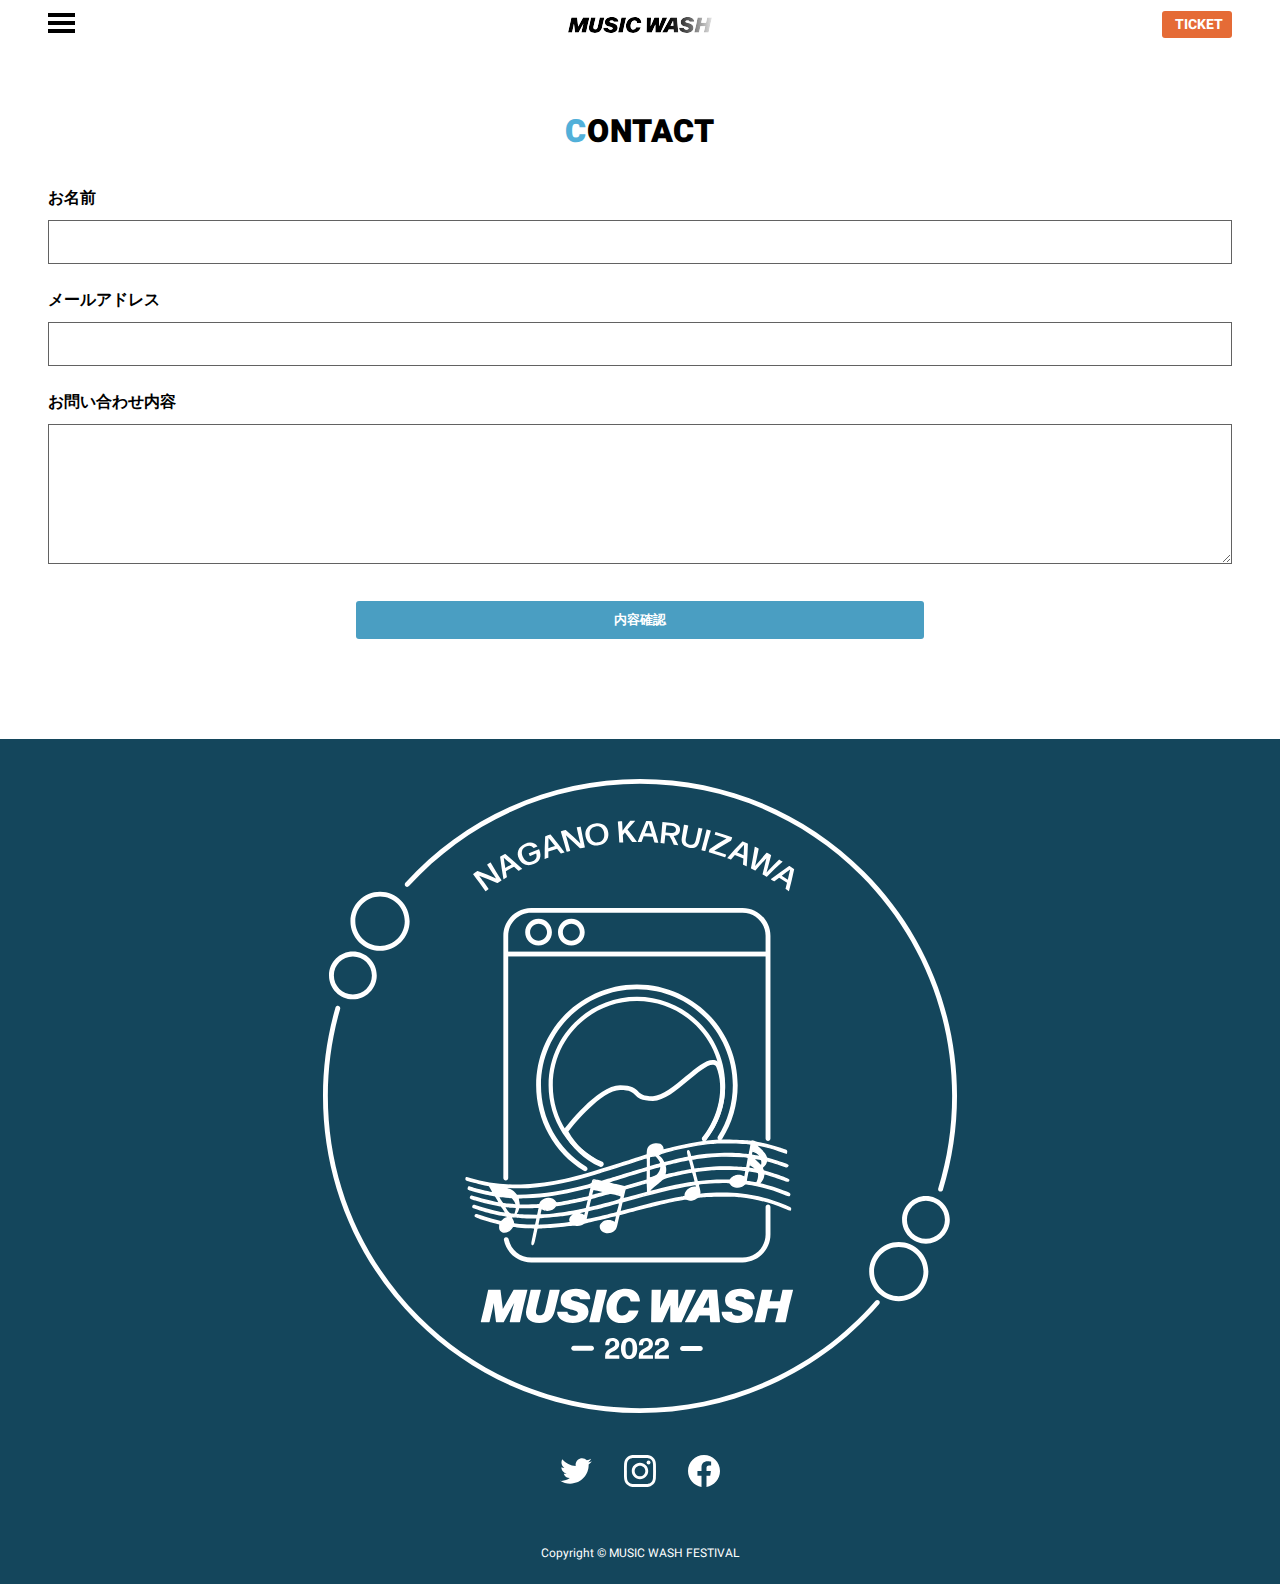
==== contact.html @ 532efd18 "contactのスタイル" ====
<!DOCTYPE html>
<html>
  <head>
    <meta charset="UTF-8" />
    <meta http-equiv="X-UA-Compatible" content="IE=edge" />
    <meta name="viewport" content="width=device-width, initial-scale=1.0" />
    <meta name="robots" content="noindex, nofollow" />
    <meta name="description" content="MUSIC WASHへのお問い合わせはこちらからお願いします。" />
    <title>【MUSIC WASH】お問い合わせフォーム</title>
    <link rel="stylesheet" href="css/reset.css" />
    <link rel="stylesheet" href="css/style.css" />
    <script src="https://ajax.googleapis.com/ajax/libs/jquery/3.6.0/jquery.min.js"></script>
    <script src="js/script.js" defer></script>
  </head>
  <body class="contact">
    <!-- ハンバーガークリックで表示されるレイヤー -->
    <div id="coverlayer"></div>
    <header>
      <div class="inner">
        <!--ハンバーガーボタン-->
        <div class="btnHamburger">
          <span class="line line_01"></span>
          <span class="line line_02"></span>
          <span class="line line_03"></span>
        </div>
        <!--.btnHamburgerの終了タグ-->
        <h1>
          <a href="index.html">
            <img
              src="images/logo/logotypo.svg"
              alt="長野県軽井沢の軽井沢中央スキー場で2022年9月3日・4日の2日間開催される音楽フェスティバル「MUSIC WASH」のロゴ"
            />
          </a>
        </h1>
        <a href="index.html#ticket" class="btnTicket"><i class="fa-solid fa-ticket-simple icon"></i>TICKET</a>
      </div>
    </header>
    <div class="drawer_menu">
      <nav>
        <ul>
          <li><img src="images/nav/news_icon.svg" alt="" /><a href="index.html#news">NEWS</a></li>
          <li><img src="images/nav/artist-icon.svg" alt="" /><a href="index.html#artists">ARTISTS</a></li>
          <li><img src="images/nav/time_table_icon.svg" alt="" /><a href="index.html#time_table">TIME&nbsp;TABLE</a></li>
          <li><img src="images/nav/ticket_icon.svg" alt="" /><a href="index.html#ticket">TICKET</a></li>
          <li><img src="images/nav/goods_icon.svg" alt="" /><a href=index.html#goods">GOODS</a></li>
          <li><img src="images/nav/access_icon.svg" alt="" /><a href="index.html#access">ACCESS</a></li>
          <li><img src="images/nav/contact_icon.svg" alt="" /><a href="#">CONTACT</a></li>
        </ul>
      </nav>
      <div class="sns_link">
        <div>
          <a href="https://twitter.com/twitterjp"><img src="images/sns/twitter_blue.svg" alt="Twitterアイコン" /></a>
        </div>
        <div>
          <a href="https://www.instagram.com/instagram/"
            ><img src="images/sns/Instagram_gradient@96.png" alt="Instagramアイコン"
          /></a>
        </div>
        <div>
          <a href="https://www.facebook.com/facebook/?brand_redir=123739327653840"
            ><img src="images/sns/facebook_blue.svg" alt="Facebookアイコン"
          /></a>
        </div>
      </div>
    </div>
    <!--.sns_linkの終了タグ-->
    <main>
      <article>
        <div class="inner">
          <h2><span>C</span>ONTACT</h2>
          <form action="confirm.php" method="post" id="contact">
            <dl>
              <dt>お名前</dt>
              <dd>
                <input type="text" name="name" id="name" required />
              </dd>
              <dt>メールアドレス</dt>
              <dd>
                <input type="text" name="email" id="email" required />
              </dd>
              <dt>お問い合わせ内容</dt>
              <dd>
                <textarea name="inquiry_detail" id="inquiry_detail" required></textarea>
              </dd>
            </dl>
            <div class="button"><input type="submit" value="内容確認" /></div>
          </form>
        </div>
        <!-- .innerの修了タグ -->
      </article>
    </main>
    <footer>
      <div class="logo"><img src="images/logo/logomark_white.svg" alt="MUSIC WASH FESTIVALのロゴマーク" /></div>
      <div class="sns_link">
        <div>
          <a href="https://twitter.com/twitterjp"><img src="images/sns/twitter_white.svg" alt="Twitterアイコン" /></a>
        </div>
        <div>
          <a href="https://www.instagram.com/instagram/"
            ><img src="images/sns/instagram_white.svg" alt="Instagramアイコン"
          /></a>
        </div>
        <div>
          <a href="https://www.facebook.com/facebook/?brand_redir=123739327653840"
            ><img src="images/sns/facebook_white.svg" alt="Facebookアイコン"
          /></a>
        </div>
      </div>
      <small>Copyright &copy; MUSIC WASH FESTIVAL</small>
    </footer>
  </body>
</html>
---- css/style.css ----
@charset "UTF-8";
/* CSS Document */
/* 基本色 */
/* その他の色 */
/* 共通 */
@font-face {
  font-family: "Heebo";
  src: url("../font/Heebo-Regular.ttf");
}
@font-face {
  font-family: "Heebo-Bold";
  src: url("../font/Heebo-Bold.ttf");
}
@font-face {
  font-family: "Heebo-Black";
  src: url("../font/Heebo-Black.ttf");
}
* {
  box-sizing: border-box;
}

body {
  font-size: 16px;
  color: #000;
  background: #fff;
  line-height: 1.5;
  font-family: "Heebo", "Hiragino Sans", "Hiragino Kaku Gothic ProN", Meiryo, "sans-serif";
}

img {
  vertical-align: bottom;
  max-width: 100%;
  height: auto;
}

a {
  text-decoration: none;
}

/* iPhoneのSafariで角丸にならないようにする */
input[type=button],
input[type=text],
input[type=submit],
input[type=image],
input[type=email],
textarea {
  -webkit-appearance: none;
  border-radius: 0;
}

/* SP用 */
/* 共通 */
.inner {
  width: 92.523vw;
  margin: 0 auto;
}

/* ドロワーメニュー */
#coverlayer {
  width: 1px;
  background: #fff;
  position: fixed;
  top: 0;
  left: 0;
  bottom: 0;
  opacity: 0;
  transition: 0.5s;
}

.drawer_menu {
  position: fixed;
  top: 101px;
  /* 幅の分左にずらした状態で非表示 */
  left: -171px;
  width: 171px;
  opacity: 0;
  transition: 0.5s;
}

nav {
  margin-bottom: 60px;
}
nav ul li {
  display: flex;
  align-items: center;
  margin-bottom: 34px;
}
nav ul li:last-of-type {
  margin-bottom: 0;
}
nav ul li img {
  width: 26px;
  height: 26px;
  -o-object-fit: contain;
     object-fit: contain;
  padding-right: 6px;
}
nav ul li a {
  color: #000;
  font-size: 24px;
  font-weight: 500;
  display: block;
}
nav + .sns_link {
  display: flex;
  width: 158px;
  justify-content: space-between;
  margin: 0 auto;
}
nav + .sns_link img {
  width: 32px;
  height: 32px;
  -o-object-fit: contain;
     object-fit: contain;
}

/* ヘッダー */
header {
  height: 48px;
}
header .inner {
  height: 100%;
  margin: 0 auto;
  position: relative;
}
header .btnHamburger {
  /* TODO:クリック後はfixedにする */
  position: absolute;
  top: 13px;
  left: 0;
  width: 30px; /* クリックエリアの横幅*/
  height: 20px; /* クリックエリアの高さ*/
  cursor: pointer;
}
header .btnHamburger .line {
  position: absolute;
  top: 0;
  left: 0;
  display: block;
  width: 27px; /* 横幅 */
  height: 4px; /* 1本辺りの高さ */
  background: #000; /* 線の色 */
  transition: 0.3s;
}
header .btnHamburger .line_01 {
  top: 0;
}
header .btnHamburger .line_02 {
  top: 8px;
}
header .btnHamburger .line_03 {
  top: 16px;
}
header h1 {
  width: 144px;
  position: absolute;
  top: 12.25px;
  left: 50%;
  transform: translateX(-50%);
}
header h1 img {
  vertical-align: middle;
}
header a.btnTicket {
  position: absolute;
  right: 0;
  top: 10.5px;
  display: block;
  color: white;
  background-color: #e56b36;
  padding: 3px 9px;
  border-radius: 3px;
  font-size: 14px;
  font-family: "Heebo-Bold";
}
header a.btnTicket .icon {
  padding-right: 4px;
}

/* メインビジュアル */
.top_main {
  height: 139.486vw;
  background-image: -webkit-image-set(url(../images/top_main/top_main_sp@856.jpg) 1x, url(../images/top_main/top_main_sp@856.jpg) 2x, url(../images/top_main/top_main_sp@1284.jpg) 3x);
  background-image: image-set(url(../images/top_main/top_main_sp@856.jpg) 1x, url(../images/top_main/top_main_sp@856.jpg) 2x, url(../images/top_main/top_main_sp@1284.jpg) 3x);
  background-repeat: no-repeat;
  background-size: cover;
  position: relative;
  /* メインビジュアル上の画像・テキスト 共通 */
  /* メインビジュアル上のテキスト 共通 */
}
.top_main .logo,
.top_main .date,
.top_main .time,
.top_main .place,
.top_main .message {
  position: absolute;
  left: 50%;
  transform: translateX(-50%);
}
.top_main .date,
.top_main .time,
.top_main .place {
  color: #fff;
  /* テキストの折返しをなくす */
  white-space: nowrap;
  text-shadow: 0px 4px 4px rgba(25, 53, 45, 0.8);
}
.top_main .logo {
  width: 61.215vw;
  top: 14.019vw;
}
.top_main .date {
  font-size: 9.346vw;
  font-family: "Heebo-Black";
  top: 80.14vw;
}
.top_main .date .day {
  font-size: 5.374vw;
  padding: 0 0.2em;
}
.top_main .date .symbol {
  padding-right: 0.2em;
}
.top_main .time {
  font-size: 3.738vw;
  font-family: "Heebo-Bold";
  position: absolute;
  top: 92.757vw;
}
.top_main .time span {
  font-size: 4.206vw;
  padding: 0 0.2em;
}
.top_main .place {
  font-size: 4.206vw;
  font-weight: bold;
  position: absolute;
  top: 97.897vw;
}
.top_main .message {
  width: 59.579vw;
  position: absolute;
  top: 120.327vw;
}

/* SNSシェア */
.sns_share {
  background-color: #000;
  padding: 16px 0;
}
.sns_share ul {
  display: flex;
  flex-wrap: wrap;
  justify-content: center;
  gap: 10px 4.673vw;
}
.sns_share ul li {
  display: flex;
  align-items: center;
  justify-content: center;
  width: 40.888vw;
  padding: 16px 0;
  border: 2px solid #fff;
  border-radius: 3px;
}
.sns_share ul li img {
  width: 32px;
  height: 32px;
  -o-object-fit: contain;
     object-fit: contain;
}
.sns_share ul li a {
  color: #fff;
  display: block;
  padding-left: 1em;
}

article {
  /* article 共通 */
  /* article:NEWS */
  /* article:ARTISTS */
  /* article:TIME TABLE */
}
article[id] {
  padding: 60px 0 100px;
}
article h2 {
  font-family: "Heebo-Black";
  font-size: 32px;
  letter-spacing: 0.02em;
  margin-bottom: 30px;
  text-align: center;
}
article#news h2 span {
  color: #4a9ec2;
}
article#news dl dt {
  font-size: 14px;
  font-family: "Heebo-Bold";
}
article#news dl dd a {
  text-decoration: underline;
  color: #000;
}
article#artists h2 {
  margin-bottom: 51px;
}
article#artists h2 span {
  color: #cc8262;
}
article#artists section {
  border: 4px solid #000;
  position: relative;
  padding: 67px 0 85px;
  display: flex;
  flex-wrap: wrap;
  justify-content: center;
  gap: 36px 2.336vw;
}
article#artists section:first-of-type {
  margin-bottom: 63px;
}
article#artists section h3 {
  font-family: "Heebo-Bold";
  font-size: 27px;
  background-color: #fff;
  padding: 10px;
  display: inline-block;
  position: absolute;
  top: 0;
  left: 50%;
  transform: translate(-50%, -50%);
}
article#artists section > div {
  width: 41.355vw;
  text-align: center;
}
article#artists section > div > div {
  margin-bottom: 1.5px;
}
article#artists section > div > p {
  font-family: "Heebo-Bold";
}
article#time_table .inner {
  display: flex;
  flex-wrap: wrap;
  justify-content: space-between;
}
article#time_table h2 {
  width: 100%;
}
article#time_table h2 span {
  color: #4a9ec2;
}
article#time_table .date_select {
  color: #848484;
  background-color: #d5d5d5;
  cursor: pointer;
  font-size: 24px;
  font-family: "Heebo-Bold";
  width: 44.159vw;
  border-radius: 3px;
  text-align: center;
  padding: 6px 0;
}
article#time_table .date_select.is_active {
  color: #fff;
  background-color: #000;
}
article#time_table .date_select span {
  font-size: 16px;
  padding-left: 0.3em;
}
article#time_table .time_table {
  width: 100%;
  padding-top: 30px;
}
article#time_table .time_table .time_table_row {
  display: flex;
  height: 60px;
}
article#time_table .time_table .time_table_row.heading {
  height: 32px;
  margin-bottom: 10px;
}
article#time_table .time_table .time_table_row.heading .stage > div {
  color: #fff;
  text-align: center;
  line-height: 32px;
  font-family: "Heebo-Bold";
}
article#time_table .time_table .time_table_row.heading .stage.stage_1 {
  background-color: #4a9ec2;
}
article#time_table .time_table .time_table_row.heading .stage.stage_2 {
  background-color: #cc8262;
}
article#time_table .time_table .time_table_row:nth-of-type(2) .stage_2 {
  position: relative;
}
article#time_table .time_table .time_table_row:nth-of-type(2) .stage_2::after {
  content: "OPEN 9:30 / START 10:00";
  position: absolute;
  top: 50%;
  left: 0;
  transform: translate(-50%, -50%);
  /* テキストの折返しをなくす */
  white-space: nowrap;
  background-color: #fff;
  font-size: 14px;
  padding: 4px 8px;
}
article#time_table .time_table .time_table_row .time {
  width: 17.1717171717%;
  text-align: center;
  font-size: 14px;
}
article#time_table .time_table .time_table_row .time > div {
  transform: translateY(-50%);
}
article#time_table .time_table .time_table_row .stage {
  width: 41.4141414141%;
  position: relative;
}
article#time_table .time_table .time_table_row .stage .artist_name {
  padding: 2.5px 0 0 8px;
  height: 100%;
  font-family: "Heebo-Bold";
}
article#time_table .time_table .time_table_row .stage .time_label {
  position: absolute;
  top: 0;
  left: 0;
  transform: translateY(-100%);
  font-size: 12px;
  padding: 2px 8px;
  color: #fff;
}
article#time_table .time_table .time_table_row .stage.stage_1 {
  background-color: #cfe9f5;
}
article#time_table .time_table .time_table_row .stage.stage_1 .artist_name {
  background-color: #52b0d9;
}
article#time_table .time_table .time_table_row .stage.stage_1 .time_label {
  background-color: #14465c;
}
article#time_table .time_table .time_table_row .stage.stage_2 {
  background-color: #f9dacc;
}
article#time_table .time_table .time_table_row .stage.stage_2 .artist_name {
  background-color: #ed9772;
}
article#time_table .time_table .time_table_row .stage.stage_2 .time_label {
  background-color: #a13f15;
}
article#ticket h2 {
  width: 100%;
}
article#ticket h2 span {
  color: #cc8262;
}
article#ticket section {
  width: 100%;
  border: 3px solid #000;
  border-radius: 10px;
  padding: 30px 0;
  text-align: center;
  margin-bottom: 20px;
}
article#ticket section:last-of-type {
  margin-bottom: 30px;
}
article#ticket section h3 {
  font-size: 23px;
  margin-bottom: 8px;
}
article#ticket section h3 span {
  font-size: 34px;
  font-family: "Heebo-Black";
  padding-right: 0.2em;
}
article#ticket section h3 span.day_1 {
  color: #4a9ec2;
}
article#ticket section h3 span.day_2 {
  color: #cc8262;
}
article#ticket section p {
  font-size: 20px;
  font-weight: bold;
}
article#ticket section p span {
  font-size: 32px;
  font-family: "Heebo-Bold";
  padding-left: 0.5em;
}
article#ticket p.note {
  font-size: 14px;
}
article#ticket p.note:last-of-type {
  margin-bottom: 79px;
}
article#ticket .buy_ticket div {
  font-size: 26px;
  font-family: "Heebo-Black";
  background-color: #000;
  color: #fff;
  padding: 14px 0;
  text-align: center;
  margin-bottom: 20px;
}
article#ticket .buy_ticket ul li a {
  display: block;
  cursor: pointer;
  padding: 14px 0;
  font-size: 18px;
  background-color: #e56b36;
  box-shadow: 0 6px 0 #a13f15;
  color: #fff;
  text-align: center;
  width: 83.645vw;
  margin: 0 auto 16px;
  border-radius: 8px;
  position: relative;
  transition: 0.3s;
}
article#ticket .buy_ticket ul li a:hover {
  box-shadow: none;
  transform: translateY(6px);
}
article#ticket .buy_ticket ul li a::after {
  content: "\f138";
  font-family: "Font Awesome 5 Free";
  font-weight: 900;
  position: absolute;
  top: 50%;
  right: 20px;
  transform: translateY(-50%);
}
article#ticket .buy_ticket ul li:last-of-type a {
  margin-bottom: 0;
}
article#goods {
  background-color: #cfe9f5;
}
article#goods h2 {
  position: relative;
}
article#goods h2::after {
  content: "";
  width: 3.5em;
  height: 6px;
  background-color: #52b0d9;
  position: absolute;
  bottom: 0;
  left: 50%;
  transform: translate(-50%, -100%);
}
article#goods .goods_outer {
  display: flex;
  flex-wrap: wrap;
  justify-content: space-between;
  row-gap: 40px;
}
article#goods .goods_outer .goods {
  width: 44.3925233645vw;
}
article#goods .goods_outer .goods-image {
  height: 44.3925233645vw;
  background-color: #fff;
  display: flex;
  justify-content: center;
  align-items: center;
}
article#goods .goods_outer .goods-image img {
  width: 91.578%;
  height: 91.578%;
  -o-object-fit: contain;
     object-fit: contain;
}
article#goods .goods_outer .goods h3,
article#goods .goods_outer .goods p {
  text-align: center;
  font-family: "Heebo-Bold", "Hiragino Sans", "Hiragino Kaku Gothic ProN", Meiryo, "sans-serif";
  font-weight: bold;
}
article#goods .goods_outer .goods-name {
  font-size: 15px;
  padding: 10px 0;
}
article#goods .goods_outer .goods-size, article#goods .goods_outer .goods-price {
  font-size: 13px;
}
article#goods .goods_outer .goods-size {
  padding-bottom: 4px;
}
article#access h2 span {
  color: #4a9ec2;
}
article#access section:first-of-type {
  margin-bottom: 24px;
}
article#access section h3 {
  font-size: 22px;
  font-weight: bold;
  text-align: center;
  margin-bottom: 10px;
}
article#access section p.address {
  margin-bottom: 20px;
}
article#access section iframe.map {
  width: 100%;
  height: 75vw;
  margin-bottom: 40px;
}
article#access section section h4 {
  font-weight: bold;
}
article#access section section p {
  margin-bottom: 24px;
}
article#access section section p:last-of-type {
  margin-bottom: 0;
}

.outline {
  padding: 54px 0 101px;
  position: relative;
}
.outline::before {
  content: "";
  width: 92.523vw;
  height: 2px;
  background-color: #bcbcbc;
  position: absolute;
  top: 0;
  left: 50%;
  transform: translateX(-50%);
}
.outline p {
  font-weight: bold;
  font-family: "Heebo-Bold", "Hiragino Sans", "Hiragino Kaku Gothic ProN", Meiryo, "sans-serif";
}
.outline p:last-of-type {
  margin-bottom: 1.5em;
}
.outline dl {
  font-size: 13px;
  display: flex;
  flex-wrap: wrap;
}
.outline dl dt {
  width: 16.1125319693%;
}
.outline dl dt.sponsor {
  height: 11.215vw;
  position: relative;
}
.outline dl dt.sponsor div {
  position: absolute;
  left: 0;
  bottom: 0;
}
.outline dl dd {
  width: 83.8874680307%;
}
.outline dl dd.sponsor img {
  width: 18.224vw;
  height: 11.215vw;
  -o-object-fit: contain;
     object-fit: contain;
}

footer {
  background: #14465c;
  padding: 40px 0 20px;
  text-align: center;
}
footer .logo img {
  width: 49.533vw;
  height: 49.533vw;
  -o-object-fit: contain;
     object-fit: contain;
  margin-bottom: 26px;
}
footer .sns_link {
  display: flex;
  justify-content: center;
  margin-bottom: 37px;
}
footer .sns_link div {
  padding: 16px;
}
footer .sns_link div img {
  width: 32px;
  height: 32px;
  -o-object-fit: contain;
     object-fit: contain;
}
footer small {
  color: #fff;
  font-size: 12px;
}

body.contact main article {
  padding: 60px 0 100px;
}
body.contact main article h2 span {
  color: #52b0d9;
}
body.contact main article form dl {
  margin-bottom: 30px;
}
body.contact main article form dl dt {
  font-weight: bold;
  margin-bottom: 10px;
}
body.contact main article form dl dd {
  width: 100%;
  margin-bottom: 24px;
}
body.contact main article form dl dd:last-of-type {
  margin-bottom: 0;
}
body.contact main article form dl dd input,
body.contact main article form dl dd textarea {
  width: 100%;
  border: 1px solid #626262;
}
body.contact main article form dl dd input {
  height: 44px;
}
body.contact main article form dl dd textarea {
  height: 140px;
}
body.contact main article form .button {
  text-align: center;
}
body.contact main article form .button input[type=submit] {
  color: #fff;
  background-color: #4a9ec2;
  border: none;
  border-radius: 3px;
  cursor: pointer;
  width: 44.393vw;
  padding: 10px 0;
  font-weight: bold;
}

/*
TAB用
 */
/*
PC用
*//*# sourceMappingURL=style.css.map */
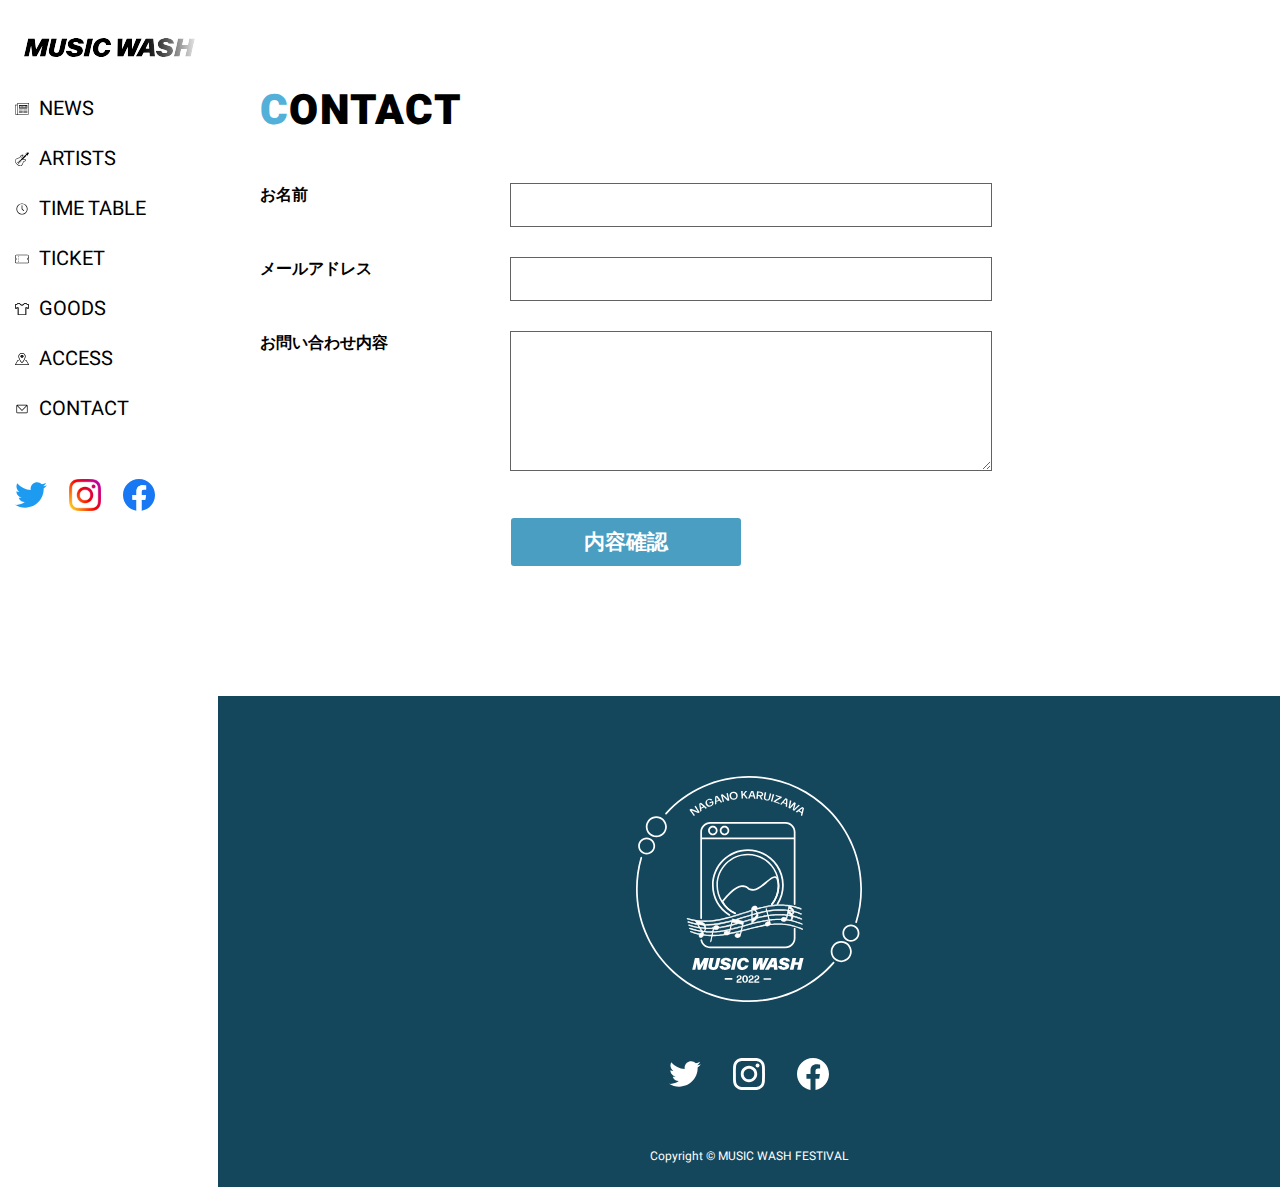
==== commit eca50dd1: "サイドバーの実装を全ページにした" ====
--- a/contact.html
+++ b/contact.html
@@ -6,64 +6,73 @@
     <meta name="viewport" content="width=device-width, initial-scale=1.0" />
     <meta name="robots" content="noindex, nofollow" />
     <meta name="description" content="MUSIC WASHへのお問い合わせはこちらからお願いします。" />
-    <title>【MUSIC WASH】お問い合わせフォーム</title>
+    <title>【MUSIC WASH】お問い合わせフォーム 入力画面</title>
     <link rel="stylesheet" href="css/reset.css" />
     <link rel="stylesheet" href="css/style.css" />
+		<link
+      rel="stylesheet"
+      href="https://cdnjs.cloudflare.com/ajax/libs/font-awesome/6.1.2/css/all.min.css"
+      integrity="sha512-1sCRPdkRXhBV2PBLUdRb4tMg1w2YPf37qatUFeS7zlBy7jJI8Lf4VHwWfZZfpXtYSLy85pkm9GaYVYMfw5BC1A=="
+      crossorigin="anonymous"
+      referrerpolicy="no-referrer"
+    />
     <script src="https://ajax.googleapis.com/ajax/libs/jquery/3.6.0/jquery.min.js"></script>
     <script src="js/script.js" defer></script>
   </head>
   <body class="contact">
     <!-- ハンバーガークリックで表示されるレイヤー -->
     <div id="coverlayer"></div>
-    <header>
-      <div class="inner">
-        <!--ハンバーガーボタン-->
-        <div class="btnHamburger">
-          <span class="line line_01"></span>
-          <span class="line line_02"></span>
-          <span class="line line_03"></span>
+    <aside>
+      <header>
+        <div class="inner">
+          <!--ハンバーガーボタン-->
+          <div class="btnHamburger">
+            <span class="line line_01"></span>
+            <span class="line line_02"></span>
+            <span class="line line_03"></span>
+          </div>
+          <!--.btnHamburgerの終了タグ-->
+          <h1>
+            <a href="index.html">
+              <img
+                src="images/logo/logotypo.svg"
+                alt="長野県軽井沢の軽井沢中央スキー場で2022年9月3日・4日の2日間開催される音楽フェスティバル「MUSIC WASH」のロゴ"
+              />
+            </a>
+          </h1>
+          <a href="index.html#ticket" class="btnTicket"><i class="fa-solid fa-ticket-simple icon"></i>TICKET</a>
         </div>
-        <!--.btnHamburgerの終了タグ-->
-        <h1>
-          <a href="index.html">
-            <img
-              src="images/logo/logotypo.svg"
-              alt="長野県軽井沢の軽井沢中央スキー場で2022年9月3日・4日の2日間開催される音楽フェスティバル「MUSIC WASH」のロゴ"
-            />
-          </a>
-        </h1>
-        <a href="index.html#ticket" class="btnTicket"><i class="fa-solid fa-ticket-simple icon"></i>TICKET</a>
-      </div>
-    </header>
-    <div class="drawer_menu">
-      <nav>
-        <ul>
-          <li><img src="images/nav/news_icon.svg" alt="" /><a href="index.html#news">NEWS</a></li>
-          <li><img src="images/nav/artist-icon.svg" alt="" /><a href="index.html#artists">ARTISTS</a></li>
-          <li><img src="images/nav/time_table_icon.svg" alt="" /><a href="index.html#time_table">TIME&nbsp;TABLE</a></li>
-          <li><img src="images/nav/ticket_icon.svg" alt="" /><a href="index.html#ticket">TICKET</a></li>
-          <li><img src="images/nav/goods_icon.svg" alt="" /><a href=index.html#goods">GOODS</a></li>
-          <li><img src="images/nav/access_icon.svg" alt="" /><a href="index.html#access">ACCESS</a></li>
-          <li><img src="images/nav/contact_icon.svg" alt="" /><a href="#">CONTACT</a></li>
-        </ul>
-      </nav>
-      <div class="sns_link">
-        <div>
-          <a href="https://twitter.com/twitterjp"><img src="images/sns/twitter_blue.svg" alt="Twitterアイコン" /></a>
-        </div>
-        <div>
-          <a href="https://www.instagram.com/instagram/"
-            ><img src="images/sns/Instagram_gradient@96.png" alt="Instagramアイコン"
-          /></a>
-        </div>
-        <div>
-          <a href="https://www.facebook.com/facebook/?brand_redir=123739327653840"
-            ><img src="images/sns/facebook_blue.svg" alt="Facebookアイコン"
-          /></a>
+      </header>
+      <div class="drawer_menu">
+        <nav>
+          <ul>
+            <li><img src="images/nav/news_icon.svg" alt="" /><a href="index.html#news">NEWS</a></li>
+            <li><img src="images/nav/artist-icon.svg" alt="" /><a href="index.html#artists">ARTISTS</a></li>
+            <li><img src="images/nav/time_table_icon.svg" alt="" /><a href="index.html#time_table">TIME&nbsp;TABLE</a></li>
+            <li><img src="images/nav/ticket_icon.svg" alt="" /><a href="index.html#ticket">TICKET</a></li>
+            <li><img src="images/nav/goods_icon.svg" alt="" /><a href=index.html#goods">GOODS</a></li>
+            <li><img src="images/nav/access_icon.svg" alt="" /><a href="index.html#access">ACCESS</a></li>
+            <li><img src="images/nav/contact_icon.svg" alt="" /><a href="#">CONTACT</a></li>
+          </ul>
+        </nav>
+        <div class="sns_link">
+          <div>
+            <a href="https://twitter.com/twitterjp"><img src="images/sns/twitter_blue.svg" alt="Twitterアイコン" /></a>
+          </div>
+          <div>
+            <a href="https://www.instagram.com/instagram/"
+              ><img src="images/sns/Instagram_gradient@96.png" alt="Instagramアイコン"
+            /></a>
+          </div>
+          <div>
+            <a href="https://www.facebook.com/facebook/?brand_redir=123739327653840"
+              ><img src="images/sns/facebook_blue.svg" alt="Facebookアイコン"
+            /></a>
+          </div>
         </div>
       </div>
-    </div>
-    <!--.sns_linkの終了タグ-->
+      <!--.sns_linkの終了タグ-->
+    </aside>
     <main>
       <article>
         <div class="inner">
@@ -83,7 +92,7 @@
                 <textarea name="inquiry_detail" id="inquiry_detail" required></textarea>
               </dd>
             </dl>
-            <div class="button"><input type="submit" value="内容確認" /></div>
+            <div class="main_button"><input type="submit" value="内容確認" /></div>
           </form>
         </div>
         <!-- .innerの修了タグ -->
--- a/css/style.css
+++ b/css/style.css
@@ -98,7 +98,6 @@
 nav ul li a {
   color: #000;
   font-size: 24px;
-  font-weight: 500;
   display: block;
 }
 nav + .sns_link {
@@ -238,9 +237,14 @@
   top: 97.897vw;
 }
 .top_main .message {
+  position: absolute;
+  top: 120.327vw;
+}
+.top_main .message img {
   width: 59.579vw;
-  position: absolute;
-  top: 120.327vw;
+  height: 6.843vw;
+  -o-object-fit: contain;
+     object-fit: contain;
 }
 
 /* SNSシェア */
@@ -295,8 +299,14 @@
   color: #4a9ec2;
 }
 article#news dl dt {
-  font-size: 14px;
+  font-size: 16px;
   font-family: "Heebo-Bold";
+}
+article#news dl dd {
+  margin-bottom: 20px;
+}
+article#news dl dd:last-of-type {
+  margin-bottom: 0;
 }
 article#news dl dd a {
   text-decoration: underline;
@@ -352,10 +362,11 @@
 article#time_table h2 span {
   color: #4a9ec2;
 }
-article#time_table .date_select {
-  color: #848484;
-  background-color: #d5d5d5;
-  cursor: pointer;
+article#time_table .date_labels {
+  display: none;
+}
+article#time_table .date_select,
+article#time_table .date_label {
   font-size: 24px;
   font-family: "Heebo-Bold";
   width: 44.159vw;
@@ -363,13 +374,19 @@
   text-align: center;
   padding: 6px 0;
 }
+article#time_table .date_select span,
+article#time_table .date_label span {
+  font-size: 16px;
+  padding-left: 0.3em;
+}
+article#time_table .date_select {
+  color: #848484;
+  background-color: #d5d5d5;
+  cursor: pointer;
+}
 article#time_table .date_select.is_active {
   color: #fff;
   background-color: #000;
-}
-article#time_table .date_select span {
-  font-size: 16px;
-  padding-left: 0.3em;
 }
 article#time_table .time_table {
   width: 100%;
@@ -460,48 +477,51 @@
 article#ticket h2 span {
   color: #cc8262;
 }
-article#ticket section {
+article#ticket .tickets {
+  display: flex;
+  flex-wrap: wrap;
+  justify-content: space-between;
+  row-gap: 20px;
+  margin-bottom: 30px;
+}
+article#ticket .tickets section.ticket {
   width: 100%;
   border: 3px solid #000;
   border-radius: 10px;
   padding: 30px 0;
   text-align: center;
-  margin-bottom: 20px;
-}
-article#ticket section:last-of-type {
-  margin-bottom: 30px;
-}
-article#ticket section h3 {
+}
+article#ticket .tickets section.ticket h3 {
   font-size: 23px;
   margin-bottom: 8px;
 }
-article#ticket section h3 span {
+article#ticket .tickets section.ticket h3 span {
   font-size: 34px;
   font-family: "Heebo-Black";
   padding-right: 0.2em;
 }
-article#ticket section h3 span.day_1 {
+article#ticket .tickets section.ticket h3 span.day_1 {
   color: #4a9ec2;
 }
-article#ticket section h3 span.day_2 {
+article#ticket .tickets section.ticket h3 span.day_2 {
   color: #cc8262;
 }
-article#ticket section p {
+article#ticket .tickets section.ticket p {
   font-size: 20px;
   font-weight: bold;
 }
-article#ticket section p span {
+article#ticket .tickets section.ticket p span {
   font-size: 32px;
   font-family: "Heebo-Bold";
   padding-left: 0.5em;
 }
-article#ticket p.note {
+article#ticket .note p {
   font-size: 14px;
 }
-article#ticket p.note:last-of-type {
+article#ticket .note p:last-of-type {
   margin-bottom: 79px;
 }
-article#ticket .buy_ticket div {
+article#ticket .buy_ticket .heading {
   font-size: 26px;
   font-family: "Heebo-Black";
   background-color: #000;
@@ -515,6 +535,7 @@
   cursor: pointer;
   padding: 14px 0;
   font-size: 18px;
+  font-weight: bold;
   background-color: #e56b36;
   box-shadow: 0 6px 0 #a13f15;
   color: #fff;
@@ -596,32 +617,32 @@
   padding-bottom: 4px;
 }
 article#access h2 span {
-  color: #4a9ec2;
-}
-article#access section:first-of-type {
-  margin-bottom: 24px;
-}
-article#access section h3 {
+  color: #cc8262;
+}
+article#access section.place h3 {
   font-size: 22px;
   font-weight: bold;
   text-align: center;
   margin-bottom: 10px;
 }
-article#access section p.address {
+article#access section.place p.address {
   margin-bottom: 20px;
 }
-article#access section iframe.map {
+article#access section.place iframe.map {
   width: 100%;
   height: 75vw;
   margin-bottom: 40px;
 }
-article#access section section h4 {
+article#access section.place section.traffic_access:first-of-type {
+  margin-bottom: 24px;
+}
+article#access section.place section.traffic_access h4 {
   font-weight: bold;
 }
-article#access section section p {
+article#access section.place section.traffic_access p {
   margin-bottom: 24px;
 }
-article#access section section p:last-of-type {
+article#access section.place section.traffic_access p:last-of-type {
   margin-bottom: 0;
 }
 
@@ -652,7 +673,7 @@
   flex-wrap: wrap;
 }
 .outline dl dt {
-  width: 16.1125319693%;
+  width: 6em;
 }
 .outline dl dt.sponsor {
   height: 11.215vw;
@@ -664,7 +685,7 @@
   bottom: 0;
 }
 .outline dl dd {
-  width: 83.8874680307%;
+  width: calc(100% - 6em);
 }
 .outline dl dd.sponsor img {
   width: 18.224vw;
@@ -704,41 +725,11 @@
   font-size: 12px;
 }
 
-body.contact main article {
-  padding: 60px 0 100px;
-}
-body.contact main article h2 span {
-  color: #52b0d9;
-}
-body.contact main article form dl {
-  margin-bottom: 30px;
-}
-body.contact main article form dl dt {
-  font-weight: bold;
-  margin-bottom: 10px;
-}
-body.contact main article form dl dd {
-  width: 100%;
-  margin-bottom: 24px;
-}
-body.contact main article form dl dd:last-of-type {
-  margin-bottom: 0;
-}
-body.contact main article form dl dd input,
-body.contact main article form dl dd textarea {
-  width: 100%;
-  border: 1px solid #626262;
-}
-body.contact main article form dl dd input {
-  height: 44px;
-}
-body.contact main article form dl dd textarea {
-  height: 140px;
-}
-body.contact main article form .button {
+body.contact .main_button {
   text-align: center;
 }
-body.contact main article form .button input[type=submit] {
+body.contact .main_button input[type=submit],
+body.contact .main_button input[type=button] {
   color: #fff;
   background-color: #4a9ec2;
   border: none;
@@ -748,10 +739,467 @@
   padding: 10px 0;
   font-weight: bold;
 }
+body.contact main article {
+  padding: 60px 0 100px;
+}
+body.contact main article h2 span {
+  color: #52b0d9;
+}
+body.contact main article form dl {
+  margin-bottom: 30px;
+}
+body.contact main article form dl dt {
+  font-weight: bold;
+  margin-bottom: 10px;
+}
+body.contact main article form dl dd {
+  width: 100%;
+  margin-bottom: 24px;
+}
+body.contact main article form dl dd:last-of-type {
+  margin-bottom: 0;
+}
+body.contact main article form dl dd input,
+body.contact main article form dl dd textarea {
+  width: 100%;
+  border: 1px solid #626262;
+}
+body.contact main article form dl dd input {
+  height: 44px;
+}
+body.contact main article form dl dd textarea {
+  height: 140px;
+}
+body.contact-confirm main article form dl {
+  margin-bottom: 80px;
+}
+body.contact-confirm main article form .main_button {
+  margin-bottom: 32.5px;
+}
+body.contact-confirm main article form .back_button input {
+  border: none;
+  background-color: #bcbcbc;
+  width: 20.327vw;
+  padding: 8px 0;
+  border-radius: 3px;
+  cursor: pointer;
+  font-weight: bold;
+}
+body.contact-complete .message {
+  display: flex;
+  justify-content: center;
+  margin-bottom: 60px;
+}
 
 /*
 TAB用
  */
+@media screen and (min-width: 600px) {
+  /* 共通 */
+  .inner {
+    width: 94.005vw;
+  }
+  /* メインビジュアル */
+  .top_main {
+    height: 81.535vw;
+    background-image: url(../images/top_main/top_main_tab@1668.jpg);
+  }
+  .top_main .logo {
+    width: 35.252vw;
+    top: 8.993vw;
+  }
+  .top_main .date {
+    font-size: 6.715vw;
+    top: 45.5vw;
+  }
+  .top_main .date .day {
+    font-size: 3.837vw;
+  }
+  .top_main .time {
+    font-size: 2.998vw;
+    top: 54vw;
+  }
+  .top_main .time span {
+    font-size: 2.638vw;
+  }
+  .top_main .place {
+    font-size: 2.998vw;
+    top: 59.952vw;
+  }
+  .top_main .message {
+    width: 42.806vw;
+    top: 70.743vw;
+  }
+  /* SNSシェア */
+  .sns_share ul {
+    -moz-column-gap: 3.957vw;
+         column-gap: 3.957vw;
+  }
+  .sns_share ul li {
+    width: 20.983vw;
+  }
+  article {
+    /* article 共通 */
+    /* article:ARTISTS */
+    /* article:TIME TABLE */
+  }
+  article[id] {
+    padding: 80px 0 130px;
+  }
+  article h2 {
+    font-size: 42px;
+    letter-spacing: 0.03em;
+    text-align: left;
+    margin-bottom: 40px;
+  }
+  article#artists h2 {
+    margin-bottom: 71px;
+  }
+  article#artists section {
+    justify-content: space-between;
+    gap: 0;
+    row-gap: 36px;
+  }
+  article#artists section:first-of-type {
+    margin-bottom: 81px;
+  }
+  article#artists section h3 {
+    font-size: 35px;
+  }
+  article#artists section > div {
+    width: 29.257vw;
+  }
+  article#artists section > div > div {
+    margin-bottom: 2px;
+    padding: 1.199vw 1.559vw;
+  }
+  article#time_table .date_select {
+    display: none;
+  }
+  article#time_table .date_labels {
+    width: 100%;
+    display: flex;
+    justify-content: space-between;
+  }
+  article#time_table .date_labels .date_label_outer {
+    width: 45.444vw;
+  }
+  article#time_table .date_labels .date_label_outer .date_label {
+    margin: 0 auto;
+    color: #fff;
+    background-color: #000;
+    width: 22.662vw;
+  }
+  article#time_table .time_table {
+    width: 45.444vw;
+  }
+  article#ticket .tickets {
+    row-gap: 30px;
+  }
+  article#ticket .tickets section.ticket {
+    width: 45.444vw;
+  }
+  article#ticket .note p {
+    font-size: 16px;
+  }
+  article#ticket .note p:last-of-type {
+    margin-bottom: 100px;
+  }
+  article#ticket .buy_ticket .heading {
+    font-size: 33px;
+    padding: 20px 0;
+    margin-bottom: 40px;
+  }
+  article#ticket .buy_ticket ul li a {
+    padding: 19px 0;
+    font-size: 23px;
+    box-shadow: 0 9px 0 #a13f15;
+    width: 61.871vw;
+    margin-bottom: 48px;
+  }
+  article#ticket .buy_ticket ul li a::after {
+    right: 22px;
+  }
+  article#goods h2::after {
+    left: 0%;
+    transform: translate(0, -100%);
+  }
+  article#goods .goods_outer::after {
+    display: block;
+    content: "";
+    width: 29.376498801vw;
+  }
+  article#goods .goods_outer .goods {
+    width: 29.376498801vw;
+  }
+  article#goods .goods_outer .goods-image {
+    height: 29.376498801vw;
+  }
+  article#access section.place h3 {
+    font-size: 28px;
+    text-align: left;
+  }
+  article#access section.place iframe.map {
+    height: 50vw;
+  }
+  .outline {
+    padding: 80px 0 130px;
+  }
+  .outline::before {
+    width: 94.005vw;
+  }
+  .outline dl dt.sponsor {
+    height: 5.755vw;
+  }
+  .outline dl dd.sponsor img {
+    width: 9.353vw;
+    height: 5.755vw;
+  }
+  footer {
+    padding-top: 80px;
+  }
+  footer .logo img {
+    width: 26.019vw;
+    height: 26.019vw;
+    margin-bottom: 40px;
+  }
+  body.contact .main_button input[type=submit],
+body.contact .main_button input[type=button] {
+    width: 21.583vw;
+    padding: 10px 0;
+    font-size: 18px;
+  }
+  body.contact main article {
+    padding: 80px 0 130px;
+  }
+  body.contact main article form {
+    width: 86.091vw;
+  }
+  body.contact main article form dl {
+    margin-bottom: 40px;
+    display: flex;
+    flex-wrap: wrap;
+    row-gap: 30px;
+  }
+  body.contact main article form dl dt {
+    width: 37.4651810585%;
+    margin-bottom: 0;
+  }
+  body.contact main article form dl dd {
+    width: 62.5348189415%;
+    margin-bottom: 0;
+  }
+  body.contact-confirm main article form dl {
+    margin-bottom: 98px;
+  }
+  body.contact-confirm main article form .main_button {
+    margin-bottom: 30px;
+  }
+  body.contact-confirm main article form .back_button input {
+    width: 8.153vw;
+  }
+  body.contact-complete main article {
+    padding: 80px 0 321px;
+  }
+  body.contact-complete main article h2 {
+    margin-bottom: 60px;
+  }
+  body.contact-complete main article .message {
+    justify-content: left;
+  }
+}
 /*
 PC用
-*//*# sourceMappingURL=style.css.map */+*/
+@media screen and (min-width: 978px) {
+  /* 共通 */
+  .inner {
+    width: 978px;
+  }
+  header .inner {
+    width: 95%;
+  }
+  /* メインビジュアル */
+  .top_main {
+    width: 100%;
+    height: 0;
+    padding-top: 62.6151012891%;
+    background-size: cover;
+    background-position: center center;
+    background-image: url(../images/top_main/top_main_pc@1600.jpg);
+  }
+  .top_main .logo {
+    width: 27.072vw;
+    top: 7.551vw;
+  }
+  .top_main .date {
+    font-size: 5.157vw;
+    top: 35.5vw;
+  }
+  .top_main .date .day {
+    font-size: 2.947vw;
+  }
+  .top_main .time {
+    font-size: 2.026vw;
+    top: 41.5vw;
+  }
+  .top_main .time span {
+    font-size: 2.302vw;
+  }
+  .top_main .place {
+    font-size: 2.302vw;
+    top: 46.869vw;
+  }
+  .top_main .message {
+    width: 32.873vw;
+    top: 55.341vw;
+  }
+  .sns_share ul {
+    -moz-column-gap: 33px;
+         column-gap: 33px;
+  }
+  .sns_share ul li {
+    width: 175px;
+  }
+  article {
+    /* article 共通 */
+    /* article:ARTISTS */
+    /* article:TIME TABLE */
+  }
+  article h2 {
+    margin-bottom: 40px;
+  }
+  article#artists section > div {
+    width: 230px;
+  }
+  article#artists section > div > div {
+    padding: 10px 13px;
+  }
+  article#time_table .date_labels .date_label_outer {
+    width: 415.5px;
+  }
+  article#time_table .date_labels .date_label_outer .date_label {
+    width: 189px;
+  }
+  article#time_table .time_table {
+    width: 415.5px;
+  }
+  article#ticket .tickets {
+    row-gap: 0;
+  }
+  article#ticket .tickets section.ticket {
+    width: 312px;
+  }
+  article#ticket .buy_ticket ul li a {
+    width: 479px;
+  }
+  article#goods .goods_outer::after {
+    display: none;
+  }
+  article#goods .goods_outer .goods {
+    width: 229px;
+  }
+  article#goods .goods_outer .goods-image {
+    height: 229px;
+  }
+  article#access section.place iframe.map {
+    height: 417px;
+  }
+  .outline::before {
+    width: 978px;
+  }
+  .outline dl dt.sponsor {
+    height: 42px;
+  }
+  .outline dl dd.sponsor img {
+    width: 78px;
+    height: 42px;
+  }
+  footer .logo img {
+    width: 226px;
+    height: 226px;
+  }
+  body.contact .main_button input[type=submit],
+body.contact .main_button input[type=button] {
+    width: 230px;
+    font-size: 21px;
+  }
+  body.contact main article form {
+    width: 732px;
+  }
+  body.contact main article form dl dt {
+    width: 34.1530054645%;
+  }
+  body.contact main article form dl dd {
+    width: 65.8469945355%;
+  }
+  body.contact-confirm main article form .back_button input {
+    width: 66px;
+  }
+  body.contact-complete main article {
+    padding: 80px 0 195px;
+  }
+}
+@media screen and (min-width: 1179px) {
+  body {
+    display: flex;
+    flex-wrap: wrap;
+    justify-content: flex-end;
+  }
+  aside {
+    width: 17.048346056%;
+    padding: 35px 15px 0;
+    position: fixed;
+    top: 0;
+    left: 0;
+    background-color: #fff;
+  }
+  .top_main,
+.sns_share,
+main,
+footer {
+    width: 82.951653944%;
+  }
+  header {
+    height: auto;
+  }
+  header .btnHamburger {
+    display: none;
+  }
+  header h1 {
+    width: 171px;
+    position: static;
+    transform: translateX(0);
+    margin: 0 auto 35px;
+  }
+  header a.btnTicket {
+    display: none;
+  }
+  .drawer_menu {
+    position: static;
+    opacity: 1;
+    transition: 0;
+  }
+  nav {
+    margin-bottom: 55px;
+  }
+  nav ul li {
+    margin-bottom: 20px;
+  }
+  nav ul li img {
+    width: 24px;
+    height: 24px;
+    padding-right: 10px;
+  }
+  nav ul li a {
+    font-size: 20px;
+  }
+  nav + .sns_link {
+    width: 140px;
+    margin: 0;
+  }
+  /* メインビジュアル */
+  .top_main .message {
+    top: 54vw;
+  }
+}/*# sourceMappingURL=style.css.map */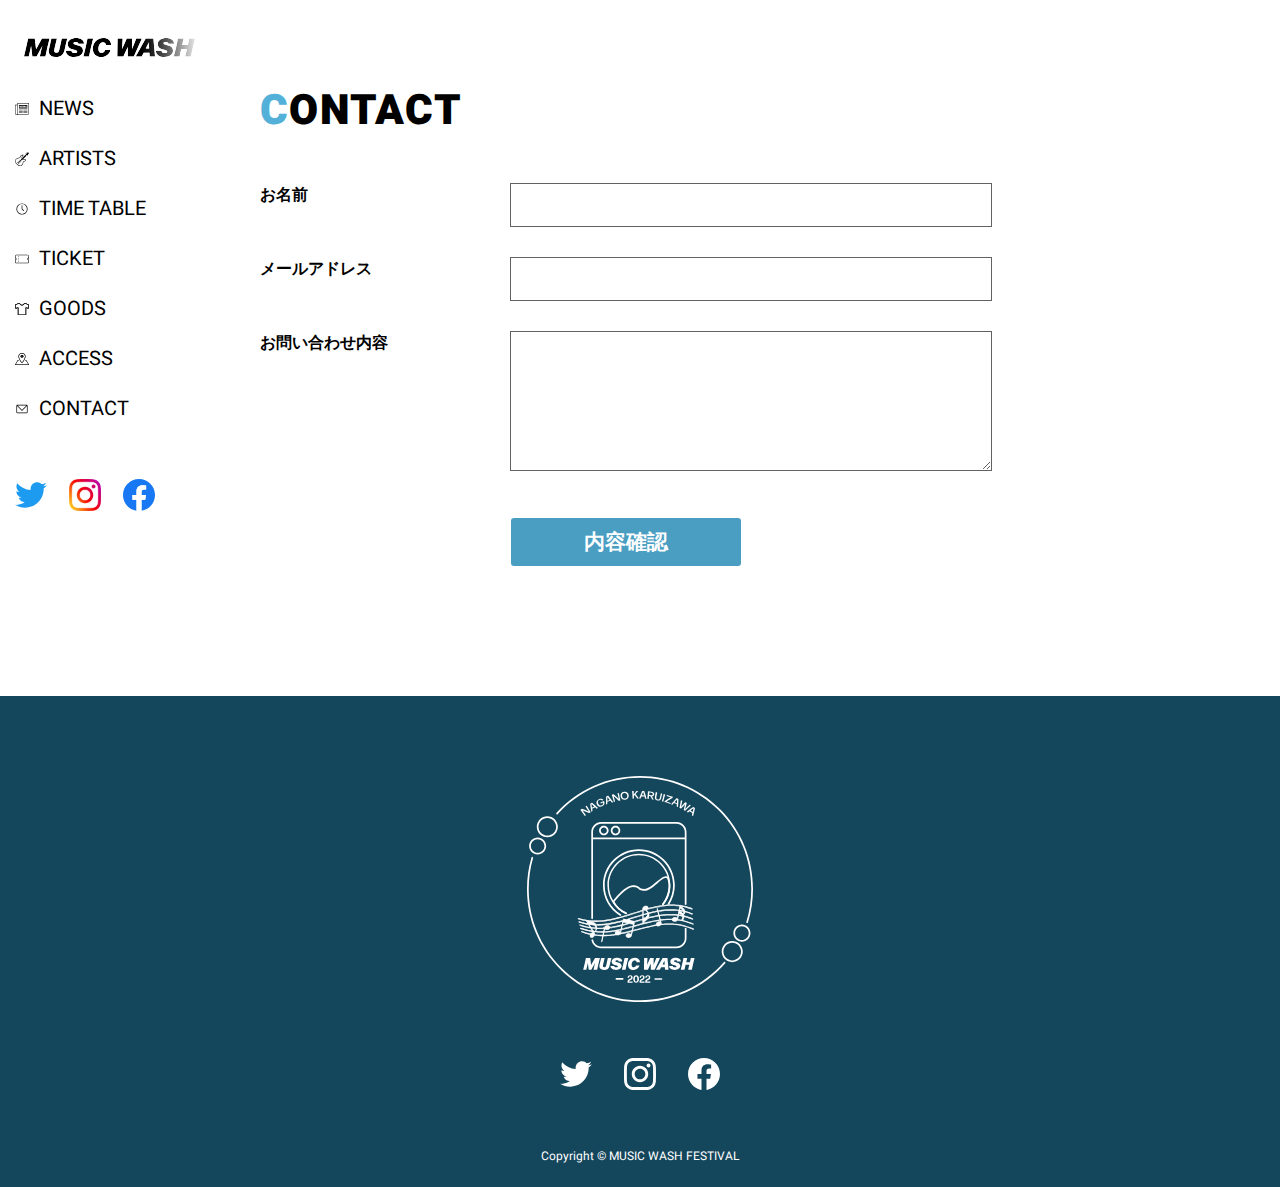
==== commit b6c0656b: "サイドバーの固定" ====
--- a/contact.html
+++ b/contact.html
@@ -22,16 +22,16 @@
   <body class="contact">
     <!-- ハンバーガークリックで表示されるレイヤー -->
     <div id="coverlayer"></div>
+    <!--ハンバーガーボタン-->
+    <div class="btnHamburger">
+      <span class="line line_01"></span>
+      <span class="line line_02"></span>
+      <span class="line line_03"></span>
+    </div>
+    <!--.btnHamburgerの終了タグ-->
     <aside>
       <header>
         <div class="inner">
-          <!--ハンバーガーボタン-->
-          <div class="btnHamburger">
-            <span class="line line_01"></span>
-            <span class="line line_02"></span>
-            <span class="line line_03"></span>
-          </div>
-          <!--.btnHamburgerの終了タグ-->
           <h1>
             <a href="index.html">
               <img
@@ -117,5 +117,8 @@
       </div>
       <small>Copyright &copy; MUSIC WASH FESTIVAL</small>
     </footer>
+    <div class="to_top">
+      <a href="#"></a>
+    </div>
   </body>
 </html>
--- a/css/style.css
+++ b/css/style.css
@@ -25,6 +25,7 @@
   background: #fff;
   line-height: 1.5;
   font-family: "Heebo", "Hiragino Sans", "Hiragino Kaku Gothic ProN", Meiryo, "sans-serif";
+  position: relative;
 }
 
 img {
@@ -55,7 +56,7 @@
   margin: 0 auto;
 }
 
-/* ドロワーメニュー */
+/* ドロワーメニューの背景 */
 #coverlayer {
   width: 1px;
   background: #fff;
@@ -65,73 +66,25 @@
   bottom: 0;
   opacity: 0;
   transition: 0.5s;
-}
-
-.drawer_menu {
-  position: fixed;
-  top: 101px;
-  /* 幅の分左にずらした状態で非表示 */
-  left: -171px;
-  width: 171px;
-  opacity: 0;
-  transition: 0.5s;
-}
-
-nav {
-  margin-bottom: 60px;
-}
-nav ul li {
-  display: flex;
-  align-items: center;
-  margin-bottom: 34px;
-}
-nav ul li:last-of-type {
-  margin-bottom: 0;
-}
-nav ul li img {
-  width: 26px;
-  height: 26px;
-  -o-object-fit: contain;
-     object-fit: contain;
-  padding-right: 6px;
-}
-nav ul li a {
-  color: #000;
-  font-size: 24px;
-  display: block;
-}
-nav + .sns_link {
-  display: flex;
-  width: 158px;
-  justify-content: space-between;
-  margin: 0 auto;
-}
-nav + .sns_link img {
-  width: 32px;
-  height: 32px;
-  -o-object-fit: contain;
-     object-fit: contain;
-}
-
-/* ヘッダー */
-header {
-  height: 48px;
-}
-header .inner {
-  height: 100%;
-  margin: 0 auto;
-  position: relative;
-}
-header .btnHamburger {
-  /* TODO:クリック後はfixedにする */
+  z-index: 2;
+}
+#coverlayer.is-active {
+  /* 幅を1px→100%に変化させつつ、非表示から表示へ */
+  width: 100%;
+  opacity: 0.93;
+}
+
+.btnHamburger {
   position: absolute;
   top: 13px;
-  left: 0;
+  left: 3.972vw;
   width: 30px; /* クリックエリアの横幅*/
   height: 20px; /* クリックエリアの高さ*/
   cursor: pointer;
-}
-header .btnHamburger .line {
+  z-index: 2;
+  /*ハンバーガーボタンクリック後*/
+}
+.btnHamburger .line {
   position: absolute;
   top: 0;
   left: 0;
@@ -141,14 +94,104 @@
   background: #000; /* 線の色 */
   transition: 0.3s;
 }
-header .btnHamburger .line_01 {
+.btnHamburger .line_01 {
   top: 0;
 }
-header .btnHamburger .line_02 {
+.btnHamburger .line_02 {
   top: 8px;
 }
-header .btnHamburger .line_03 {
+.btnHamburger .line_03 {
   top: 16px;
+}
+.btnHamburger.header-fixed {
+  position: fixed;
+}
+.btnHamburger.is-active {
+  position: fixed;
+}
+.btnHamburger.is-active .line_01 {
+  top: 8px; /* 上から2番目の線の位置に変更 */
+  /* 線を45度回転 */
+  transform: rotate(45deg);
+}
+.btnHamburger.is-active .line_02 {
+  opacity: 0; /* 不透明度を下げて線を消す */
+}
+.btnHamburger.is-active .line_03 {
+  top: 8px; /* 上から2番目の線の位置に変更 */
+  /* 線を135度回転 */
+  transform: rotate(135deg);
+}
+
+.drawer_menu {
+  position: fixed;
+  top: 50px;
+  z-index: 2;
+  /* 幅の分左にずらした状態で非表示 */
+  left: -171px;
+  width: 171px;
+  opacity: 0;
+  transition: 0.5s;
+}
+.drawer_menu.is-active {
+  left: 50%;
+  transform: translateX(-50%);
+  opacity: 1;
+}
+
+nav {
+  margin-bottom: 50px;
+}
+nav ul li {
+  display: flex;
+  align-items: center;
+  margin-bottom: 22px;
+}
+nav ul li:last-of-type {
+  margin-bottom: 0;
+}
+nav ul li img {
+  width: 26px;
+  height: 26px;
+  -o-object-fit: contain;
+     object-fit: contain;
+  padding-right: 6px;
+}
+nav ul li a {
+  color: #000;
+  font-size: 24px;
+  display: block;
+}
+nav + .sns_link {
+  display: flex;
+  width: 158px;
+  justify-content: space-between;
+  margin: 0 auto;
+}
+nav + .sns_link img {
+  width: 32px;
+  height: 32px;
+  -o-object-fit: contain;
+     object-fit: contain;
+}
+
+/* ヘッダー */
+header {
+  height: 48px;
+  transition: all 0.5s;
+}
+header.fixed {
+  position: fixed;
+  width: 100%;
+  top: 0;
+  left: 0;
+  z-index: 1;
+  background-color: #fff;
+}
+header .inner {
+  height: 100%;
+  margin: 0 auto;
+  position: relative;
 }
 header h1 {
   width: 144px;
@@ -725,6 +768,32 @@
   font-size: 12px;
 }
 
+.to_top {
+  width: 40px;
+  line-height: 40px;
+  height: 40px;
+  text-align: center;
+  border-radius: 50%;
+  background-color: #fff;
+  position: fixed;
+  z-index: 1;
+  bottom: 10px;
+  right: 10px;
+  border: 3px solid #000;
+  box-sizing: content-box;
+  /* 初期表示の際は非表示にする */
+  display: none;
+}
+.to_top a {
+  display: block;
+}
+.to_top a::before {
+  content: "\f077";
+  font-family: "Font Awesome 5 Free";
+  font-weight: 900;
+  font-size: 20px;
+}
+
 body.contact .main_button {
   text-align: center;
 }
@@ -799,6 +868,12 @@
   .inner {
     width: 94.005vw;
   }
+  .btnHamburger {
+    left: 2.878vw;
+  }
+  .drawer_menu {
+    top: 100px;
+  }
   /* メインビジュアル */
   .top_main {
     height: 81.535vw;
@@ -1018,6 +1093,9 @@
   }
   header .inner {
     width: 95%;
+  }
+  .btnHamburger {
+    left: 2.5%;
   }
   /* メインビジュアル */
   .top_main {
@@ -1148,7 +1226,7 @@
   }
   aside {
     width: 17.048346056%;
-    padding: 35px 15px 0;
+    padding: 35px 15px 20px;
     position: fixed;
     top: 0;
     left: 0;
@@ -1156,15 +1234,17 @@
   }
   .top_main,
 .sns_share,
-main,
-footer {
+main {
     width: 82.951653944%;
+  }
+  footer {
+    width: 100%;
+  }
+  .btnHamburger {
+    display: none;
   }
   header {
     height: auto;
-  }
-  header .btnHamburger {
-    display: none;
   }
   header h1 {
     width: 171px;
